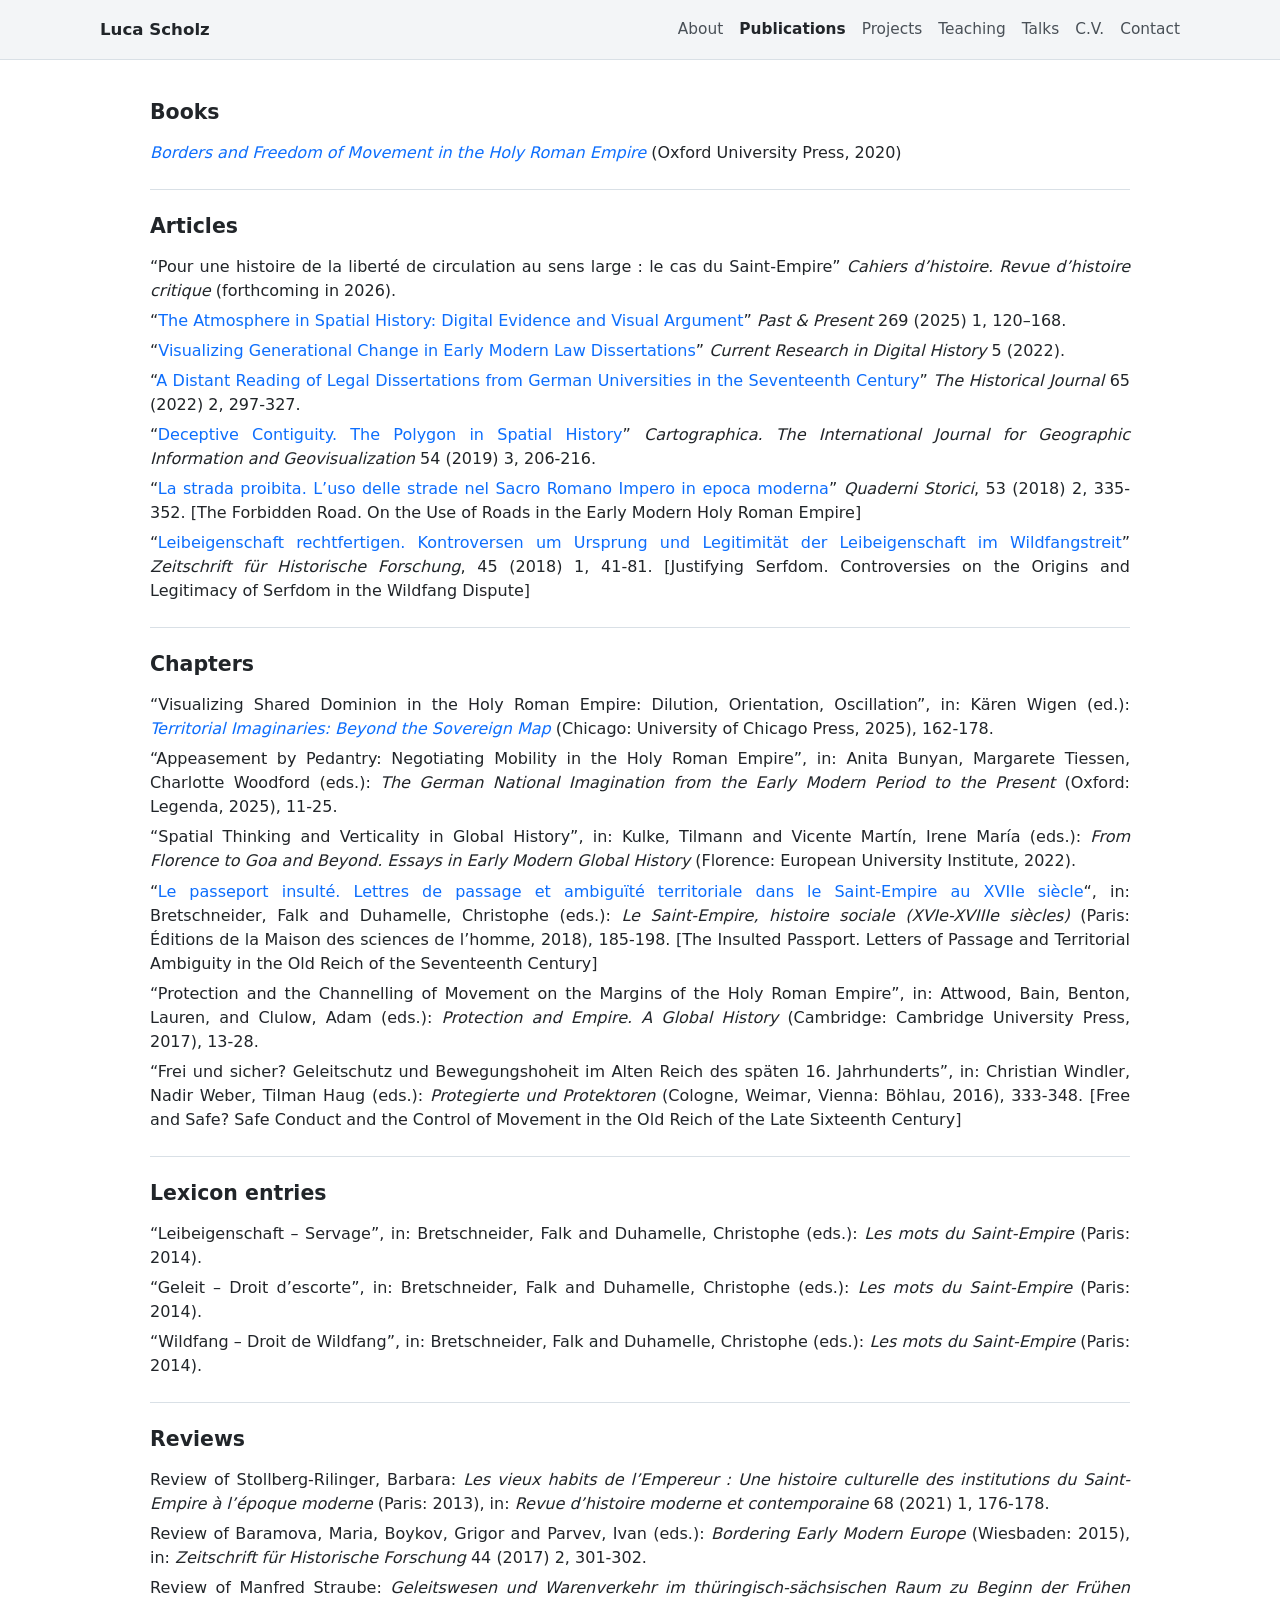
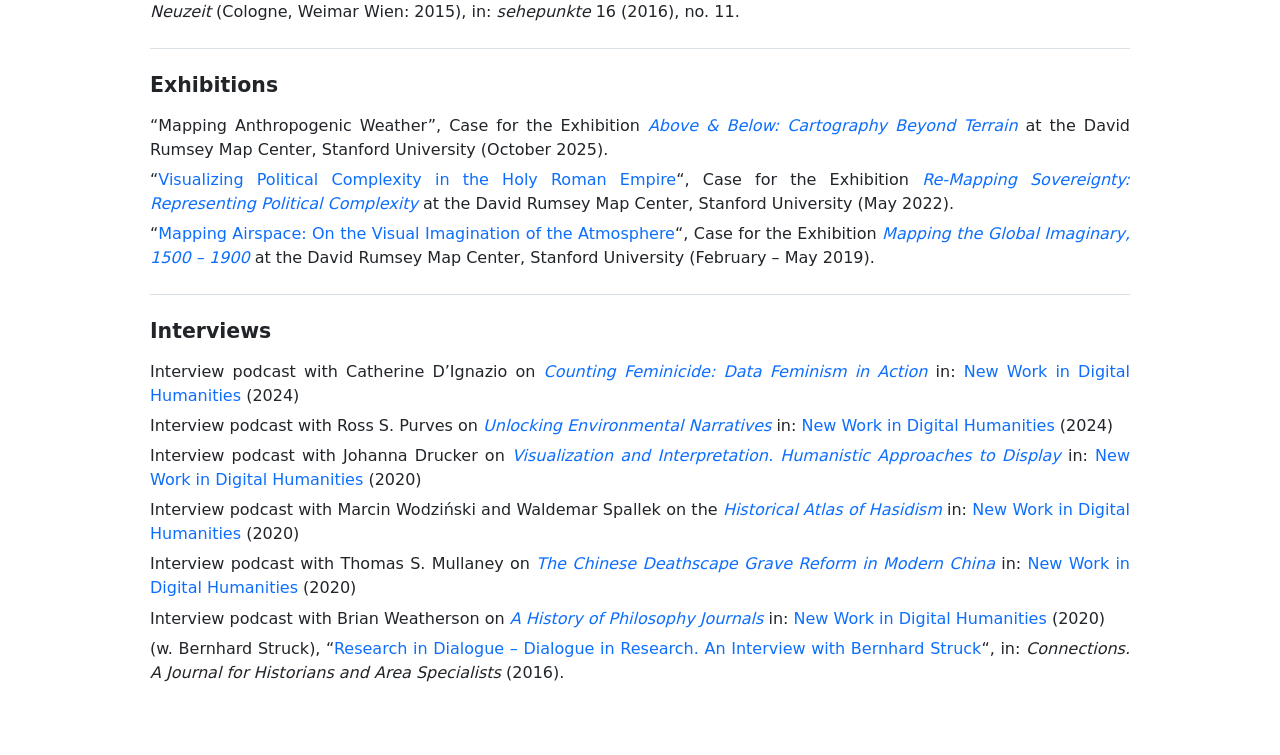
==== publications.html @ 116fc556 "Initial static site" ====
<!DOCTYPE html>
<html lang="en">
<head>
  <meta charset="UTF-8" />
  <meta name="viewport" content="width=device-width, initial-scale=1.0" />
  <title>Publications — Luca Scholz</title>
  <link rel="stylesheet" href="style.css" />
</head>
<body>
  <header class="topbar">
    <div class="topbar-inner">
      <div class="brand">Luca Scholz</div>
      <nav aria-label="Primary">
        <a href="index.html">About</a>
        <a href="publications.html" class="active">Publications</a>
        <a href="projects.html">Projects</a>
        <a href="teaching.html">Teaching</a>
        <a href="talks.html">Talks</a>
        <a href="cv.html">C.V.</a>
        <a href="contact.html">Contact</a>
      </nav>
    </div>
  </header>

  <main class="page publications">

    <h2>Books</h2>
    <ul>
      <li><a href="https://global.oup.com/academic/product/borders-and-freedom-of-movement-in-the-holy-roman-empire-9780198845676?cc=it&amp;lang=en" target="_blank" rel="noopener"><em>Borders and Freedom of Movement in the Holy Roman Empire</em></a> (Oxford University Press, 2020)</li>
    </ul>

    <h2>Articles</h2>
    <ul>
      <li>“Pour une histoire de la liberté de circulation au sens large : le cas du Saint-Empire” <em>Cahiers d’histoire. Revue d’histoire critique</em> (forthcoming in 2026).</li>
      <li>“<a href="https://academic.oup.com/past/article/269/1/120/8106225" target="_blank" rel="noopener">The Atmosphere in Spatial History: Digital Evidence and Visual Argument</a>” <em>Past &amp; Present</em> 269 (2025) 1, 120–168.</li>
      <li>“<a href="https://doi.org/10.31835/crdh.2022.01" target="_blank" rel="noopener">Visualizing Generational Change in Early Modern Law Dissertations</a>” <em>Current Research in Digital History</em> 5 (2022).</li>
      <li>“<a href="https://doi.org/10.1017/S0018246X2100011X" target="_blank" rel="noopener">A Distant Reading of Legal Dissertations from German Universities in the Seventeenth Century</a>” <em>The Historical Journal</em> 65 (2022) 2, 297-327.</li>
      <li>“<a href="https://doi.org/10.3138/cart.54.3.2018-0018" target="_blank" rel="noopener">Deceptive Contiguity. The Polygon in Spatial History</a>” <em>Cartographica. The International Journal for Geographic Information and Geovisualization</em> 54 (2019) 3, 206-216.</li>
      <li>“<a href="https://www.rivisteweb.it/doi/10.1408/93092" target="_blank" rel="noopener">La strada proibita. L’uso delle strade nel Sacro Romano Impero in epoca moderna</a>” <em>Quaderni Storici</em>, 53 (2018) 2, 335-352. [The Forbidden Road. On the Use of Roads in the Early Modern Holy Roman Empire]</li>
      <li>“<a href="https://doi.org/10.3790/zhf.45.1.41" target="_blank" rel="noopener">Leibeigenschaft rechtfertigen. Kontroversen um Ursprung und Legitimität der Leibeigenschaft im Wildfangstreit</a>” <em>Zeitschrift für Historische Forschung</em>, 45 (2018) 1, 41-81. [Justifying Serfdom. Controversies on the Origins and Legitimacy of Serfdom in the Wildfang Dispute]</li>
    </ul>

    <h2>Chapters</h2>
    <ul>
      <li>“Visualizing Shared Dominion in the Holy Roman Empire: Dilution, Orientation, Oscillation”, in: Kären Wigen (ed.): <a href="https://press.uchicago.edu/ucp/books/book/chicago/T/bo244151757.html" target="_blank" rel="noopener"><em>Territorial Imaginaries: Beyond the Sovereign Map</em></a> (Chicago: University of Chicago Press, 2025), 162-178.</li>
      <li>“Appeasement by Pedantry: Negotiating Mobility in the Holy Roman Empire”, in: Anita Bunyan, Margarete Tiessen, Charlotte Woodford (eds.): <em>The German National Imagination from the Early Modern Period to the Present</em> (Oxford: Legenda, 2025), 11-25.</li>
      <li>“Spatial Thinking and Verticality in Global History”, in: Kulke, Tilmann and Vicente Martín, Irene María (eds.): <em>From Florence to Goa and Beyond. Essays in Early Modern Global History</em> (Florence: European University Institute, 2022).</li>
      <li>“<a href="http://books.openedition.org/editionsmsh/28120" target="_blank" rel="noopener">Le passeport insulté. Lettres de passage et ambiguïté territoriale dans le Saint-Empire au XVIIe siècle</a>“, in: Bretschneider, Falk and Duhamelle, Christophe (eds.): <em>Le Saint-Empire, histoire sociale (XVIe-XVIIIe siècles)</em> (Paris: Éditions de la Maison des sciences de l’homme, 2018), 185-198. [The Insulted Passport. Letters of Passage and Territorial Ambiguity in the Old Reich of the Seventeenth Century]</li>
      <li>“Protection and the Channelling of Movement on the Margins of the Holy Roman Empire”, in: Attwood, Bain, Benton, Lauren, and Clulow, Adam (eds.): <em>Protection and Empire. A Global History</em> (Cambridge: Cambridge University Press, 2017), 13-28.</li>
      <li>“Frei und sicher? Geleitschutz und Bewegungshoheit im Alten Reich des späten 16. Jahrhunderts”, in: Christian Windler, Nadir Weber, Tilman Haug (eds.): <em>Protegierte und Protektoren</em> (Cologne, Weimar, Vienna: Böhlau, 2016), 333-348. [Free and Safe? Safe Conduct and the Control of Movement in the Old Reich of the Late Sixteenth Century]</li>
    </ul>

    <h2>Lexicon entries</h2>
    <ul>
      <li>“Leibeigenschaft – Servage”, in: Bretschneider, Falk and Duhamelle, Christophe (eds.): <em>Les mots du Saint-Empire</em> (Paris: 2014).</li>
      <li>“Geleit – Droit d’escorte”, in: Bretschneider, Falk and Duhamelle, Christophe (eds.): <em>Les mots du Saint-Empire</em> (Paris: 2014).</li>
      <li>“Wildfang – Droit de Wildfang”, in: Bretschneider, Falk and Duhamelle, Christophe (eds.): <em>Les mots du Saint-Empire</em> (Paris: 2014).</li>
    </ul>

    <h2>Reviews</h2>
    <ul>
      <li>Review of Stollberg-Rilinger, Barbara: <em>Les vieux habits de l’Empereur : Une histoire culturelle des institutions du Saint-Empire à l’époque moderne</em> (Paris: 2013), in: <em>Revue d’histoire moderne et contemporaine</em> 68 (2021) 1, 176-178.</li>
      <li>Review of Baramova, Maria, Boykov, Grigor and Parvev, Ivan (eds.): <em>Bordering Early Modern Europe</em> (Wiesbaden: 2015), in: <em>Zeitschrift für Historische Forschung</em> 44 (2017) 2, 301-302.</li>
      <li>Review of Manfred Straube: <em>Geleitswesen und Warenverkehr im thüringisch-sächsischen Raum zu Beginn der Frühen Neuzeit</em> (Cologne, Weimar Wien: 2015), in: <em>sehepunkte</em> 16 (2016), no. 11.</li>
    </ul>

    <h2>Exhibitions</h2>
    <ul>
      <li>“Mapping Anthropogenic Weather”, Case for the Exhibition <a href="https://events.stanford.edu/event/above-below-cartography-beyond-terrain" target="_blank" rel="noopener"><em>Above &amp; Below: Cartography Beyond Terrain</em></a> at the David Rumsey Map Center, Stanford University (October 2025).</li>
      <li>“<a href="https://exhibits.stanford.edu/remapping/feature/luca-scholz" target="_blank" rel="noopener">Visualizing Political Complexity in the Holy Roman Empire</a>“, Case for the Exhibition <a href="https://exhibits.stanford.edu/remapping" target="_blank" rel="noopener"><em>Re-Mapping Sovereignty: Representing Political Complexity</em></a> at the David Rumsey Map Center, Stanford University (May 2022).</li>
      <li>“<a href="https://exhibits.stanford.edu/global-imaginary/feature/mapping-airspace-on-the-visual-imagination-of-the-atmosphere" target="_blank" rel="noopener">Mapping Airspace: On the Visual Imagination of the Atmosphere</a>“, Case for the Exhibition <a href="https://exhibits.stanford.edu/global-imaginary" target="_blank" rel="noopener"><em>Mapping the Global Imaginary, 1500 – 1900</em></a> at the David Rumsey Map Center, Stanford University (February – May 2019).</li>
    </ul>

    <h2>Interviews</h2>
    <ul>
      <li>Interview podcast with Catherine D’Ignazio on <a href="https://newbooksnetwork.com/counting-feminicide" target="_blank" rel="noopener"><em>Counting Feminicide: Data Feminism in Action</em></a> in: <a href="https://newbooksnetwork.com/category/arts-letters/new-work-in-digital-humanities/" target="_blank" rel="noopener">New Work in Digital Humanities</a> (2024)</li>
      <li>Interview podcast with Ross S. Purves on <a href="https://newbooksnetwork.com/unlocking-environmental-narratives" target="_blank" rel="noopener"><em>Unlocking Environmental Narratives</em></a> in: <a href="https://newbooksnetwork.com/category/arts-letters/new-work-in-digital-humanities/" target="_blank" rel="noopener">New Work in Digital Humanities</a> (2024)</li>
      <li>Interview podcast with Johanna Drucker on <a href="https://newbooksnetwork.com/visualization-and-interpretation" target="_blank" rel="noopener"><em>Visualization and Interpretation. Humanistic Approaches to Display</em></a> in: <a href="https://newbooksnetwork.com/category/arts-letters/new-work-in-digital-humanities/" target="_blank" rel="noopener">New Work in Digital Humanities</a> (2020)</li>
      <li>Interview podcast with Marcin Wodziński and Waldemar Spallek on the <a href="https://newbooksnetwork.com/historical-atlas-of-hasidism" target="_blank" rel="noopener"><em>Historical Atlas of Hasidism</em></a> in: <a href="https://newbooksnetwork.com/category/arts-letters/new-work-in-digital-humanities/" target="_blank" rel="noopener">New Work in Digital Humanities</a> (2020)</li>
      <li>Interview podcast with Thomas S. Mullaney on <a href="https://newbooksnetwork.com/thomas-s-mullaney-the-chinese-deathscape-grave-reform-in-modern-china-stanford-up-2019-2" target="_blank" rel="noopener"><em>The Chinese Deathscape Grave Reform in Modern China</em></a> in: <a href="https://newbooksnetwork.com/category/arts-letters/new-work-in-digital-humanities/" target="_blank" rel="noopener">New Work in Digital Humanities</a> (2020)</li>
      <li>Interview podcast with Brian Weatherson on <a href="https://newbooksnetwork.com/brian-weatherson-a-history-of-philosophy-journals-volume-1-evidence-from-topic-modeling-1876-2013-2020" target="_blank" rel="noopener"><em>A History of Philosophy Journals</em></a> in: <a href="https://newbooksnetwork.com/category/arts-letters/new-work-in-digital-humanities/" target="_blank" rel="noopener">New Work in Digital Humanities</a> (2020)</li>
      <li>(w. Bernhard Struck), “<a href="https://www.connections.clio-online.net/project/id/fp-1214" target="_blank" rel="noopener">Research in Dialogue – Dialogue in Research. An Interview with Bernhard Struck</a>“, in: <em>Connections. A Journal for Historians and Area Specialists</em> (2016).</li>
    </ul>

  </main>
</body>
</html>
---- style.css ----
:root {
  --top-bg: #f3f5f7;
  --page-bg: #ffffff;
  --text: #212529;
  --muted: #6c757d;
  --border: #d9e0e6;
  --link: #0d6efd;
  --max: 1120px;
  --content-max: 1020px;
}

* { box-sizing: border-box; }

html, body { margin: 0; padding: 0; }

body {
  font-family: system-ui, -apple-system, BlinkMacSystemFont, "Segoe UI", Roboto, Helvetica, Arial, sans-serif;
  background: var(--page-bg);
  color: var(--text);
  line-height: 1.65;
}

a { color: var(--link); text-decoration: none; }
a:hover { text-decoration: underline; }

.topbar {
  background: var(--top-bg);
  border-bottom: 1px solid var(--border);
}

.topbar-inner {
  max-width: var(--max);
  margin: 0 auto;
  padding: 0.95rem 1.25rem;
  display: flex;
  align-items: center;
  justify-content: space-between;
  gap: 1rem;
  flex-wrap: wrap;
}

.brand {
  font-weight: 600;
  font-size: 1.04rem;
  color: var(--text);
  white-space: nowrap;
}

nav {
  display: flex;
  flex-wrap: wrap;
  gap: 1rem;
  font-size: 0.96rem;
}

nav a {
  color: #495057;
  padding: 0.1rem 0;
}

nav a.active {
  color: var(--text);
  font-weight: 600;
}

.page {
  max-width: var(--content-max);
  margin: 0 auto;
  padding: 2rem 1.25rem 4rem;
  text-align: justify;
}

h2 {
  margin: 1.5rem 0 0.7rem;
  font-size: 1.28rem;
  border-top: 1px solid var(--border);
  padding-top: 1.25rem;
  text-align: left;
}

h2:first-of-type {
  margin-top: 0.25rem;
  border-top: none;
  padding-top: 0;
}

h3 {
  margin: 1.8rem 0 0.55rem;
  font-size: 1.08rem;
  text-align: left;
}

p { margin: 0 0 1rem; }

ul {
  margin: 0;
  padding-left: 0;
  list-style: none;
}

li {
  margin: 0 0 0.22rem;
  line-height: 1.5;
}

.publications li {
  margin-bottom: 0.38rem;
}

.contact-block p {
  margin-bottom: 0.18rem;
  line-height: 1.4;
}

.cv-block p {
  margin-bottom: 0.32rem;
  line-height: 1.5;
}

.project-note,
.page-note {
  color: var(--muted);
  font-size: 0.95rem;
}

.page-projects .project-note {
  line-height: 1.5;
}

.project-gallery {
  display: grid;
  grid-template-columns: repeat(2, minmax(0, 1fr));
  gap: 1rem;
  margin: 0 0 1rem;
}

.project-gallery-item {
  margin: 0;
}

.project-gallery-item img {
  display: block;
  width: 100%;
  height: auto;
  border: 1px solid var(--border);
}

.project-gallery-item .project-note {
  margin-top: 0.45rem;
}

.talk-list {
  list-style: none;
  padding-left: 0;
  margin: 0 0 0.8rem;
}

.talk-group {
  padding-top: 0.15rem;
  margin-top: 0.6rem;
}

.talk-group + .talk-group {
  border-top: 1px solid var(--border);
  padding-top: 0.5rem;
  margin-top: 0.85rem;
}

.talk-list li {
  margin-bottom: 0;
  padding: 0.22rem 0 0.22rem 0;
  line-height: 1.5;
  display: grid;
  grid-template-columns: 12.5rem 1fr;
  column-gap: 0;
  align-items: start;
}

.talk-date {
  display: block;
  width: auto;
  font-weight: 400;
  white-space: nowrap;
  padding-right: 0.5rem;
  text-align: left;
}

.talk-text {
  text-align: left;
}

.talk-text em {
  font-style: italic;
}

@media (max-width: 760px) {
  .topbar-inner {
    align-items: flex-start;
  }

  nav {
    gap: 0.75rem 1rem;
  }

  .talk-list li {
    display: block;
    padding-left: 0;
  }

  .talk-date {
    display: inline;
    white-space: normal;
    padding-right: 0.35rem;
  }

  .project-gallery {
    grid-template-columns: 1fr;
  }
}

@media (max-width: 560px) {
  .topbar-inner,
  .page {
    padding-left: 1rem;
    padding-right: 1rem;
  }
}
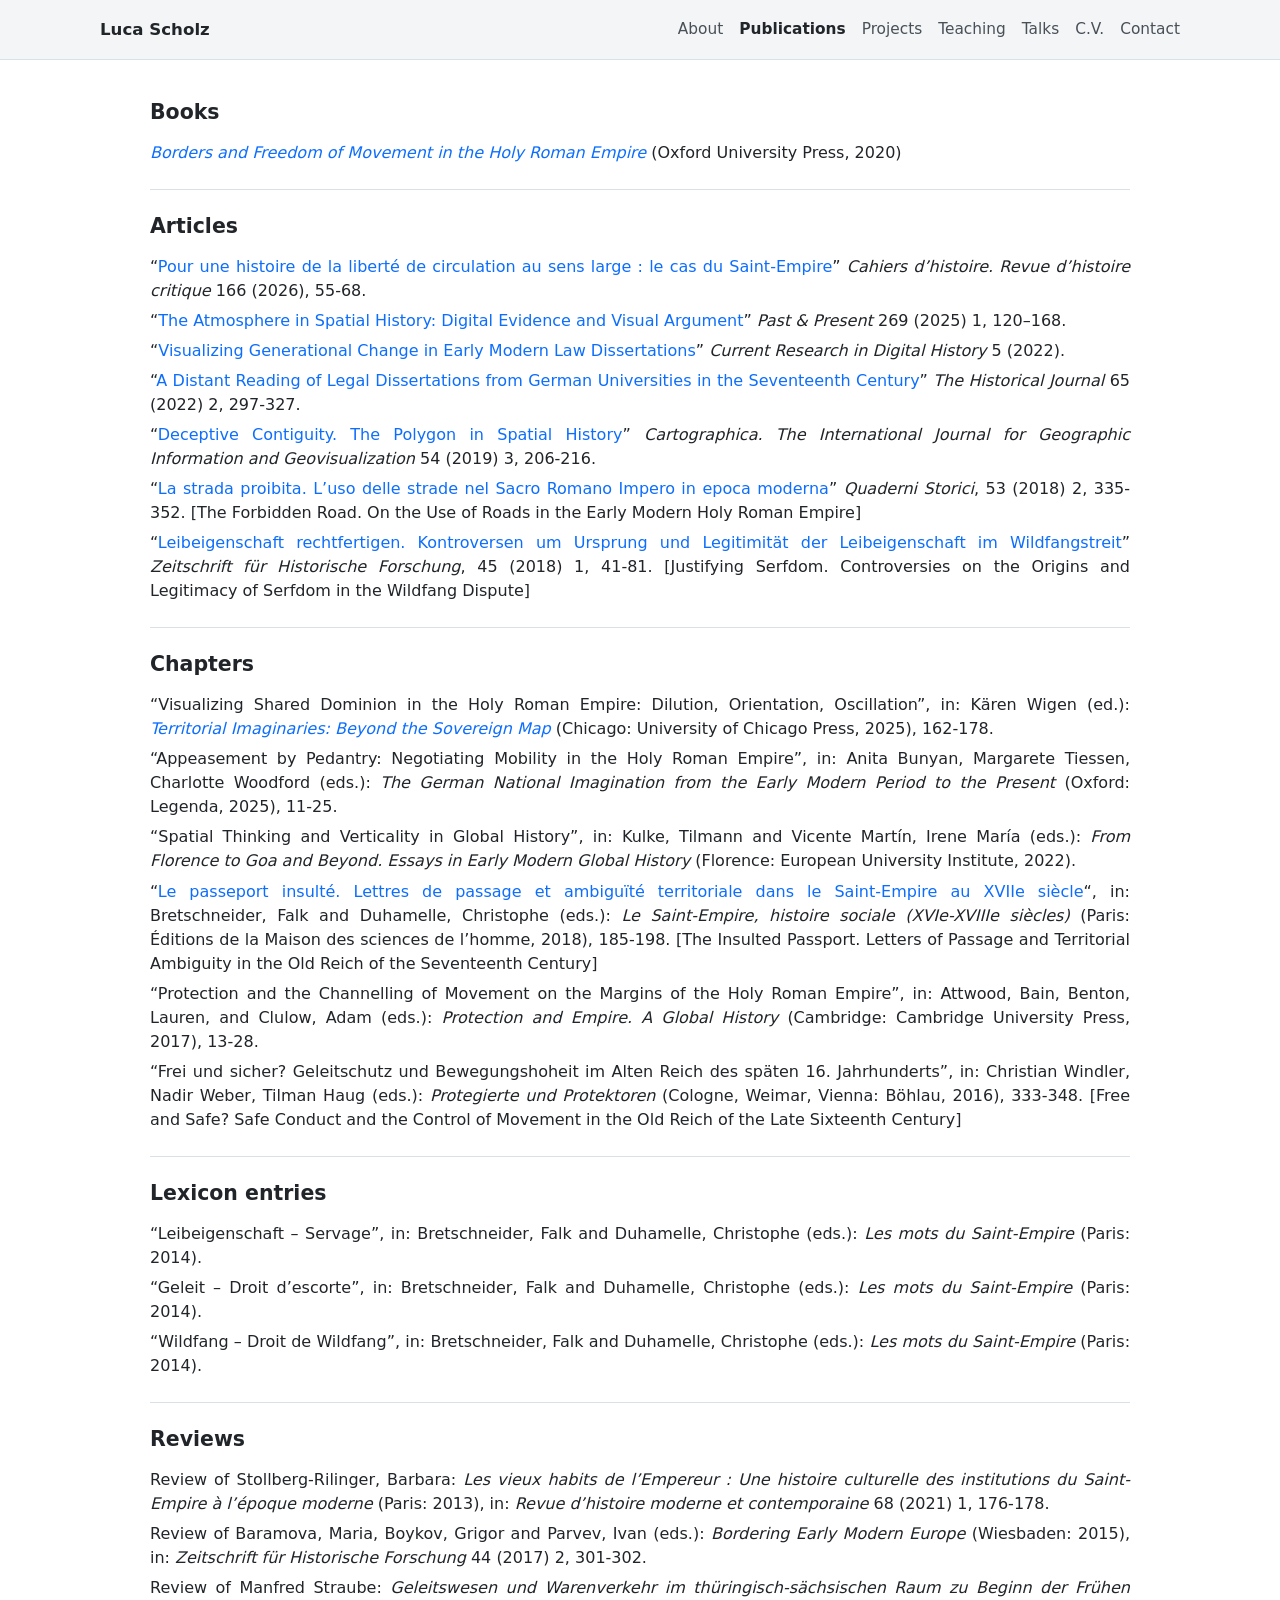
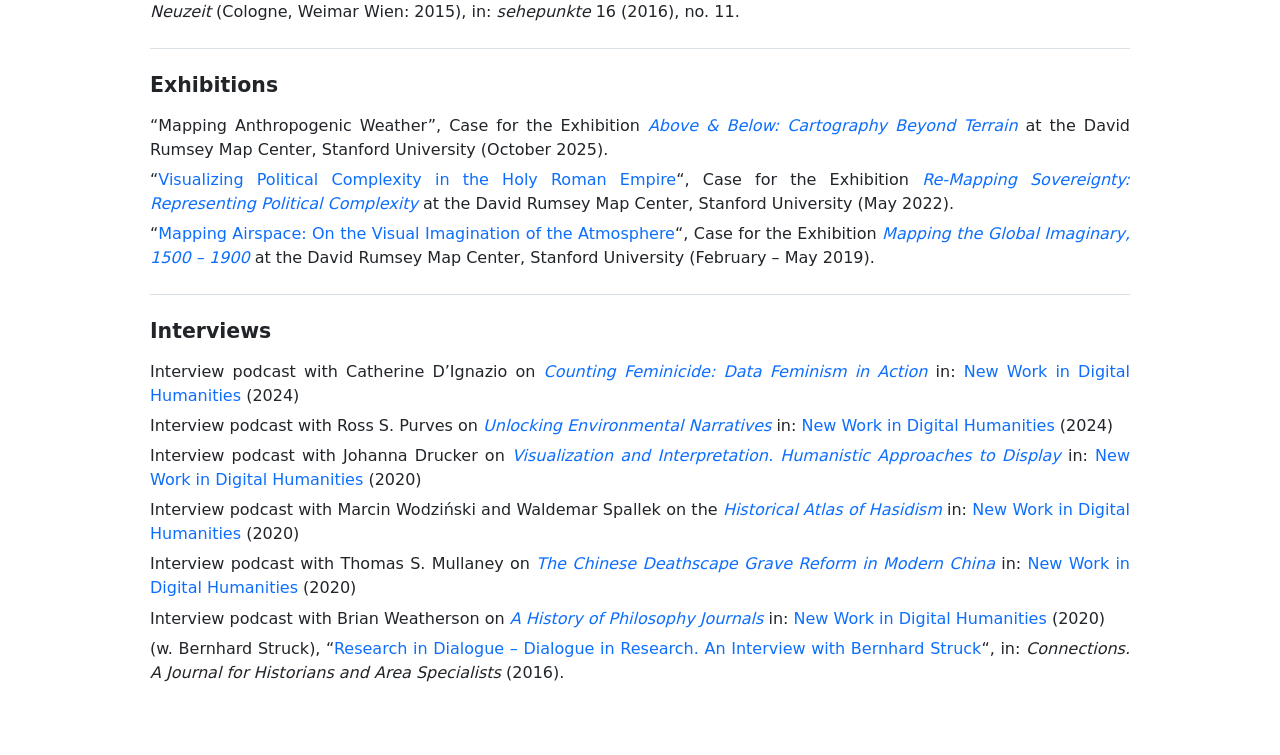
==== commit e9c17919: "Add DOI link and publication details for Cahiers d'histoire article Co-Authored-By: Claude Opus 5 (1" ====
--- a/publications.html
+++ b/publications.html
@@ -31,7 +31,7 @@
 
     <h2>Articles</h2>
     <ul>
-      <li>“Pour une histoire de la liberté de circulation au sens large : le cas du Saint-Empire” <em>Cahiers d’histoire. Revue d’histoire critique</em> (forthcoming in 2026).</li>
+      <li>“<a href="https://doi.org/10.4000/16q5q" target="_blank" rel="noopener">Pour une histoire de la liberté de circulation au sens large : le cas du Saint-Empire</a>” <em>Cahiers d’histoire. Revue d’histoire critique</em> 166 (2026), 55-68.</li>
       <li>“<a href="https://academic.oup.com/past/article/269/1/120/8106225" target="_blank" rel="noopener">The Atmosphere in Spatial History: Digital Evidence and Visual Argument</a>” <em>Past &amp; Present</em> 269 (2025) 1, 120–168.</li>
       <li>“<a href="https://doi.org/10.31835/crdh.2022.01" target="_blank" rel="noopener">Visualizing Generational Change in Early Modern Law Dissertations</a>” <em>Current Research in Digital History</em> 5 (2022).</li>
       <li>“<a href="https://doi.org/10.1017/S0018246X2100011X" target="_blank" rel="noopener">A Distant Reading of Legal Dissertations from German Universities in the Seventeenth Century</a>” <em>The Historical Journal</em> 65 (2022) 2, 297-327.</li>
